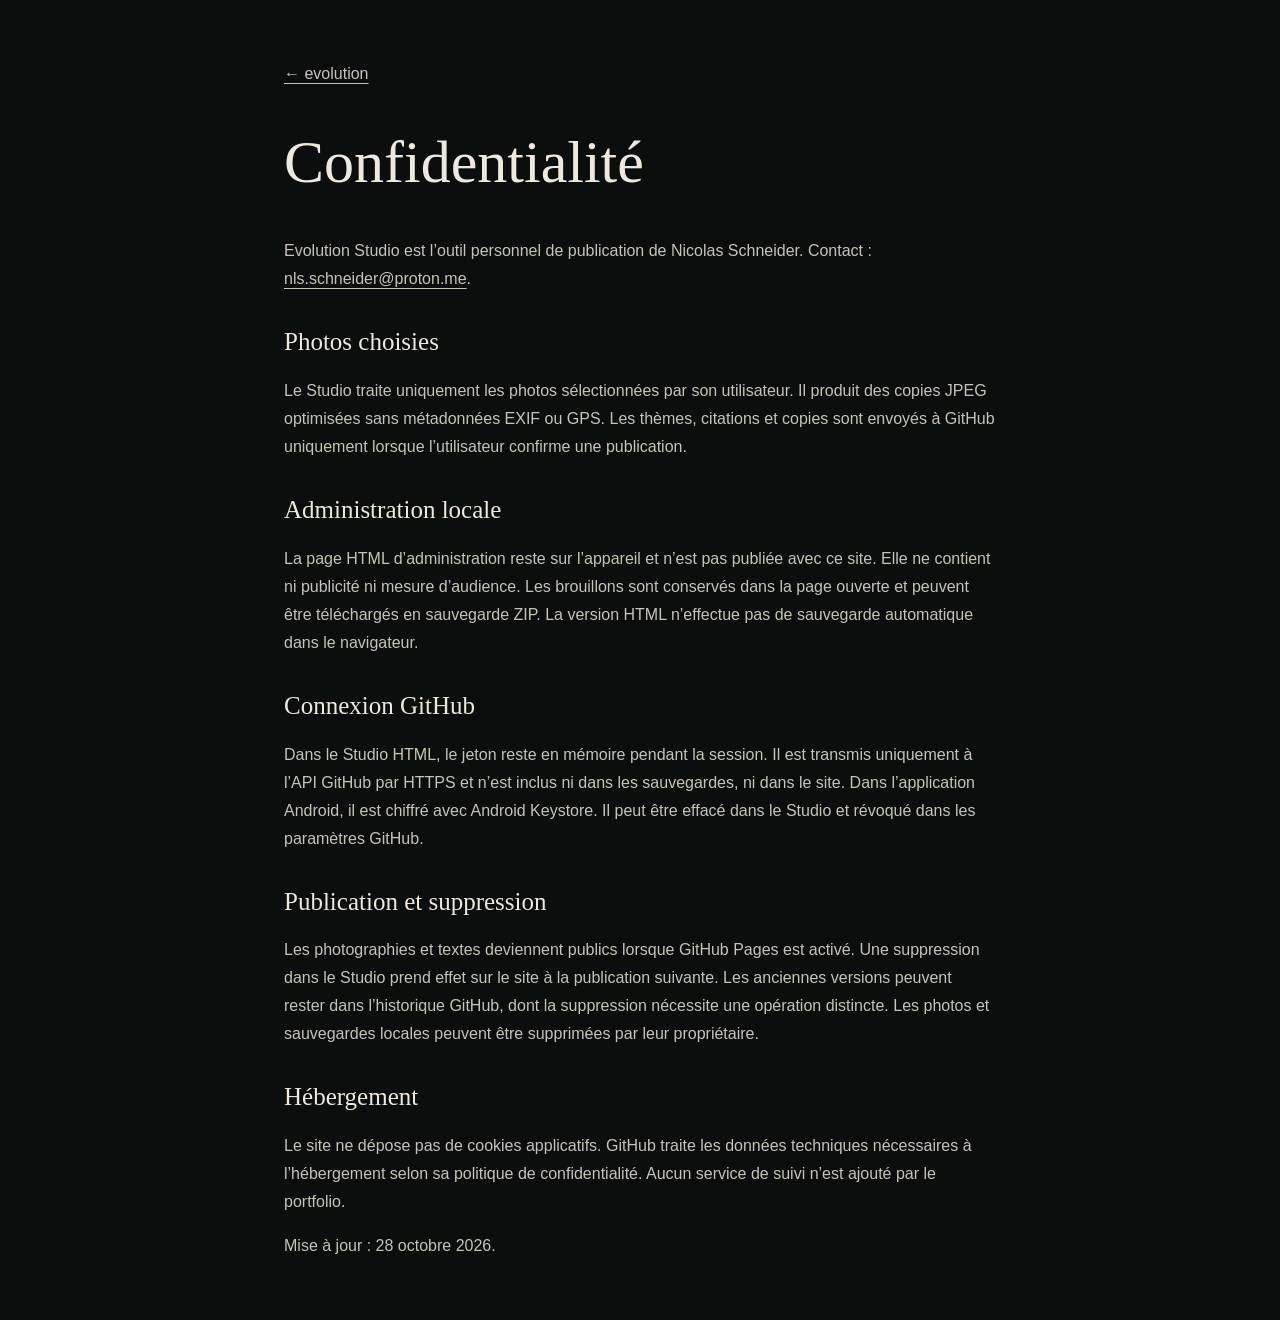
==== docs/privacy.html @ 1553ce23 "Publish evolution from local Studio" ====
<!doctype html><html lang="fr"><head><meta charset="utf-8"><meta name="viewport" content="width=device-width,initial-scale=1"><title>Confidentialité — evolution</title><link rel="stylesheet" href="assets/style.css"></head><body><main class="privacy"><a href="./">← evolution</a><h1>Confidentialité</h1><p>Evolution Studio est l’outil personnel de publication de Nicolas Schneider. Contact : <a href="mailto:nls.schneider@proton.me">nls.schneider@proton.me</a>.</p><h2>Photos choisies</h2><p>Le Studio traite uniquement les photos sélectionnées par son utilisateur. Il produit des copies JPEG optimisées sans métadonnées EXIF ou GPS. Les thèmes, citations et copies sont envoyés à GitHub uniquement lorsque l’utilisateur confirme une publication.</p><h2>Administration locale</h2><p>La page HTML d’administration reste sur l’appareil et n’est pas publiée avec ce site. Elle ne contient ni publicité ni mesure d’audience. Les brouillons sont conservés dans la page ouverte et peuvent être téléchargés en sauvegarde ZIP. La version HTML n’effectue pas de sauvegarde automatique dans le navigateur.</p><h2>Connexion GitHub</h2><p>Dans le Studio HTML, le jeton reste en mémoire pendant la session. Il est transmis uniquement à l’API GitHub par HTTPS et n’est inclus ni dans les sauvegardes, ni dans le site. Dans l’application Android, il est chiffré avec Android Keystore. Il peut être effacé dans le Studio et révoqué dans les paramètres GitHub.</p><h2>Publication et suppression</h2><p>Les photographies et textes deviennent publics lorsque GitHub Pages est activé. Une suppression dans le Studio prend effet sur le site à la publication suivante. Les anciennes versions peuvent rester dans l’historique GitHub, dont la suppression nécessite une opération distincte. Les photos et sauvegardes locales peuvent être supprimées par leur propriétaire.</p><h2>Hébergement</h2><p>Le site ne dépose pas de cookies applicatifs. GitHub traite les données techniques nécessaires à l’hébergement selon sa politique de confidentialité. Aucun service de suivi n’est ajouté par le portfolio.</p><p>Mise à jour : 28 octobre 2026.</p></main></body></html>
---- docs/assets/style.css ----
@charset "UTF-8";
:root{color-scheme:dark;--bg:#0c0d0d;--ink:#ede9e1;--muted:#9b9c96;--line:#30322f;--accent:#c6bb9d;font-family:Arial,Helvetica,sans-serif;background:var(--bg);color:var(--ink)}
*{box-sizing:border-box}html{scroll-behavior:smooth;scrollbar-color:#565852 var(--bg)}body{margin:0}body:has(dialog[open]){overflow:hidden}a{color:inherit;text-decoration:none}button{font:inherit;color:inherit;cursor:pointer}button,a{-webkit-tap-highlight-color:transparent}button:focus-visible,a:focus-visible{outline:2px solid var(--accent);outline-offset:7px}button{touch-action:manipulation}img{display:block;max-width:100%;user-select:none;-webkit-user-drag:none}::selection{background:#b8ad8f;color:#111}
.topbar{height:104px;margin:0 5vw;display:flex;align-items:center;border-bottom:1px solid var(--line);gap:32px}.signature{font:italic 31px Georgia,serif;letter-spacing:-3px}.signature-dot{color:var(--accent)}.top-label{font-size:9px;letter-spacing:.22em;color:var(--muted)}.text-button{background:none;border:0;padding:12px 0;font-size:12px;letter-spacing:.04em}.topbar>.text-button{margin-left:auto}.menu-icon{margin-left:18px;font-size:16px}.eyebrow{font-size:10px;letter-spacing:.22em;text-transform:uppercase;color:var(--muted)}.hero{padding:86px 5vw 60px;position:relative}.hero h1{font:normal clamp(80px,19.2vw,310px)/.95 Georgia,'Times New Roman',serif;letter-spacing:-.075em;margin:25px 0 36px;overflow-wrap:anywhere}.hero-bottom{display:flex;align-items:flex-end;justify-content:space-between;gap:30px}.hero blockquote{font:italic clamp(17px,1.5vw,23px)/1.6 Georgia,serif;max-width:460px;margin:0;color:#c6c3ba}.scroll-note{font-size:10px;letter-spacing:.12em;color:var(--muted);display:flex;align-items:center;gap:35px}.scroll-note span{font-size:24px;color:var(--ink)}.lead-photo{margin:20px 5vw 110px;position:relative;overflow:hidden}.lead-photo img{width:100%;height:62vw;max-height:760px;object-fit:cover;filter:brightness(.84);transition:filter .8s}.lead-photo:hover img{filter:brightness(1)}.lead-photo .lead-label{position:absolute;bottom:28px;left:30px;right:30px;display:flex;justify-content:space-between;align-items:flex-end;text-shadow:0 2px 16px #000}.lead-label strong{font:normal 40px Georgia,serif}.lead-label span{font-size:12px}.chapter-heading{display:flex;justify-content:space-between;border-top:1px solid var(--line);padding-top:24px;margin-bottom:50px}.chapter-heading h2{font:normal 15px Arial,sans-serif;margin:0}.chapter-heading span{font-size:10px;letter-spacing:.16em;color:var(--muted)}.collections{margin:0 5vw 110px;scroll-margin-top:35px}.theme-grid{display:grid;grid-template-columns:1fr 1fr;column-gap:7vw;row-gap:80px}.theme-card:nth-child(even){padding-top:110px}.theme-cover{overflow:hidden;background:#151716}.theme-cover img{width:100%;aspect-ratio:4/5;object-fit:cover;transition:transform 1s,filter 1s;filter:brightness(.9)}.theme-card:nth-child(3n) .theme-cover img{aspect-ratio:5/4}.theme-card:hover img{transform:scale(1.025);filter:brightness(1)}.theme-meta{display:flex;gap:15px;align-items:baseline;margin-top:20px}.theme-number{color:var(--muted);font-size:10px}.theme-meta h3{font:normal clamp(26px,3vw,43px) Georgia,serif;margin:0}.theme-arrow{margin-left:auto;font-size:24px}.theme-quote{font:italic 16px/1.65 Georgia,serif;color:var(--muted);margin:13px 0 0 30px;max-width:400px}.empty{min-height:210px;display:flex;align-items:center;justify-content:space-between;border-top:1px solid var(--line);border-bottom:1px solid var(--line);gap:24px}.empty p{font:italic clamp(25px,4vw,52px)/1.3 Georgia,serif;color:#aaa99f;max-width:650px}.empty span{font-size:10px;letter-spacing:.15em;color:var(--muted)}.horizon{height:16vw;margin:30px 5vw 70px;position:relative;overflow:hidden;background:radial-gradient(ellipse at 50% 120%,#353932 0%,#151815 35%,transparent 70%)}.horizon:after{content:"";position:absolute;left:0;right:0;bottom:0;height:1px;background:linear-gradient(90deg,transparent,#74766a,transparent)}footer{margin:0 5vw;padding:42px 0 35px;border-top:1px solid var(--line);display:flex;align-items:center;gap:25px;font-size:11px}footer .artist{font-size:13px}footer #contact{margin-left:auto}footer #contact span{margin-left:14px}.copyright{font-size:9px;color:var(--muted);margin-left:35px}.album-head{padding:65px 10vw 75px}.back{font-size:11px;color:var(--muted);display:inline-block;margin-bottom:55px}.album-head h1{font:normal clamp(55px,9vw,145px)/1.05 Georgia,serif;letter-spacing:-.045em;margin:18px 0 27px;overflow-wrap:anywhere}.album-head blockquote{font:italic clamp(19px,2vw,27px)/1.6 Georgia,serif;color:#b7b6ac;max-width:700px;margin:0}.photos{margin:0 10vw 100px;display:grid;grid-template-columns:1fr 1fr;gap:80px 7vw;align-items:center}.photo-button{display:block;border:0;background:none;padding:0;width:100%;position:relative}.photo-button img{width:100%;height:auto;background:#151716}.photo-button:nth-child(5n+1){grid-column:1/-1}.photo-button:nth-child(5n+1) img{max-height:90vh;object-fit:contain}.photo-button:after{content:'↗';position:absolute;bottom:14px;right:15px;font-size:20px;text-shadow:0 1px 6px #000;opacity:0;transition:opacity .3s}.photo-button:hover:after,.photo-button:focus-visible:after{opacity:1}.next-theme{display:block;margin:0 10vw 100px;padding-top:30px;border-top:1px solid var(--line)}.next-theme strong{display:block;font:normal clamp(30px,5vw,70px) Georgia,serif;margin-top:20px}.loading,.notice{margin:60px 5vw;color:var(--muted);line-height:1.7}.skip{position:fixed;left:15px;top:-100px;z-index:10;background:var(--ink);color:var(--bg);padding:15px}.skip:focus{top:15px}dialog{color:var(--ink);background:var(--bg);border:0;max-width:100vw;max-height:100dvh;padding:0}dialog::backdrop{background:#000c}#menu{width:min(820px,100vw);height:100dvh;margin:0 0 0 auto;padding:40px 6vw;overflow:auto}.dialog-top{display:flex;justify-content:space-between;gap:20px;align-items:center;border-bottom:1px solid var(--line);padding-bottom:20px}#theme-menu{padding:20px 0 40px}#theme-menu a{display:flex;align-items:baseline;gap:25px;padding:20px 0;font:normal clamp(25px,4vw,46px) Georgia,serif;border-bottom:1px solid #222521}#theme-menu a span{font:10px Arial,sans-serif;color:var(--muted)}.menu-home{font-size:12px;color:var(--muted)}#viewer{width:100vw;height:100dvh;margin:0;overflow:hidden;background:#080909}#viewer[open]{display:flex;flex-direction:column}.viewer-bar{height:70px;flex:none;display:flex;align-items:center;justify-content:space-between;padding:0 4vw;color:var(--muted);font-size:11px}#viewer-image{min-height:0;flex:1;width:100%;object-fit:contain;padding:0 5vw;touch-action:pan-y pinch-zoom}.viewer-controls{height:80px;flex:none;display:flex;align-items:center;justify-content:center;gap:45px}.viewer-controls button{background:transparent;border:1px solid var(--line);width:48px;height:44px;font-size:23px}.viewer-controls button:disabled{opacity:.25;cursor:default}.viewer-controls span{font-size:9px;letter-spacing:.18em;color:var(--muted)}.enter{animation:enter .65s ease both}@keyframes enter{from{opacity:0;transform:translateY(12px)}to{opacity:1;transform:none}}
@media(min-width:1800px){body{max-width:1800px;margin:auto}.hero h1{font-size:310px}}@media(max-width:680px){.topbar{height:80px;margin:0 6vw}.top-label{font-size:8px}.hero{padding:65px 6vw 48px}.hero h1{font-size:19vw;margin:30px 0 35px}.hero-bottom{display:block}.hero blockquote{font-size:18px;max-width:310px}.scroll-note{margin-top:35px;justify-content:space-between}.lead-photo{margin:0 6vw 65px}.lead-photo img{height:115vw}.lead-photo .lead-label{bottom:20px;left:20px;right:20px}.lead-label strong{font-size:30px}.collections{margin:0 6vw 65px}.theme-grid{grid-template-columns:1fr;gap:45px}.theme-card:nth-child(even){padding-top:0}.theme-cover img{aspect-ratio:4/5}.theme-meta h3{font-size:33px}.chapter-heading{margin-bottom:30px}.theme-quote{font-size:16px}.empty{display:block;padding:10px 0 30px;min-height:180px}.empty p{font-size:30px}.horizon{height:30vw;margin:0 6vw 55px}footer{flex-wrap:wrap;margin:0 6vw;padding-top:30px;gap:25px 10px}footer .copyright{width:100%;margin:0}.album-head{padding:45px 6vw 55px}.back{margin-bottom:35px}.album-head h1{font-size:17vw}.photos{margin:0 6vw 65px;grid-template-columns:1fr;gap:30px}.photo-button:nth-child(5n+1){grid-column:auto}.photo-button:nth-child(5n+1) img{max-height:none}.next-theme{margin:0 6vw 65px}#menu{padding:25px 6vw}#theme-menu a{font-size:36px}.viewer-controls{gap:25px}.viewer-controls span{font-size:8px}#viewer-image{padding:0}.viewer-bar{height:65px}.viewer-controls{height:70px}}
@media(prefers-reduced-motion:reduce){html{scroll-behavior:auto}*,*:before,*:after{animation:none!important;transition:none!important}}
.privacy{max-width:760px;margin:60px auto;padding:0 24px;line-height:1.75;color:#c6c3ba}.privacy h1{font:normal 60px Georgia,serif;color:var(--ink)}.privacy h2{font:normal 25px Georgia,serif;color:var(--ink);margin-top:35px}.privacy a{text-decoration:underline;text-underline-offset:4px}
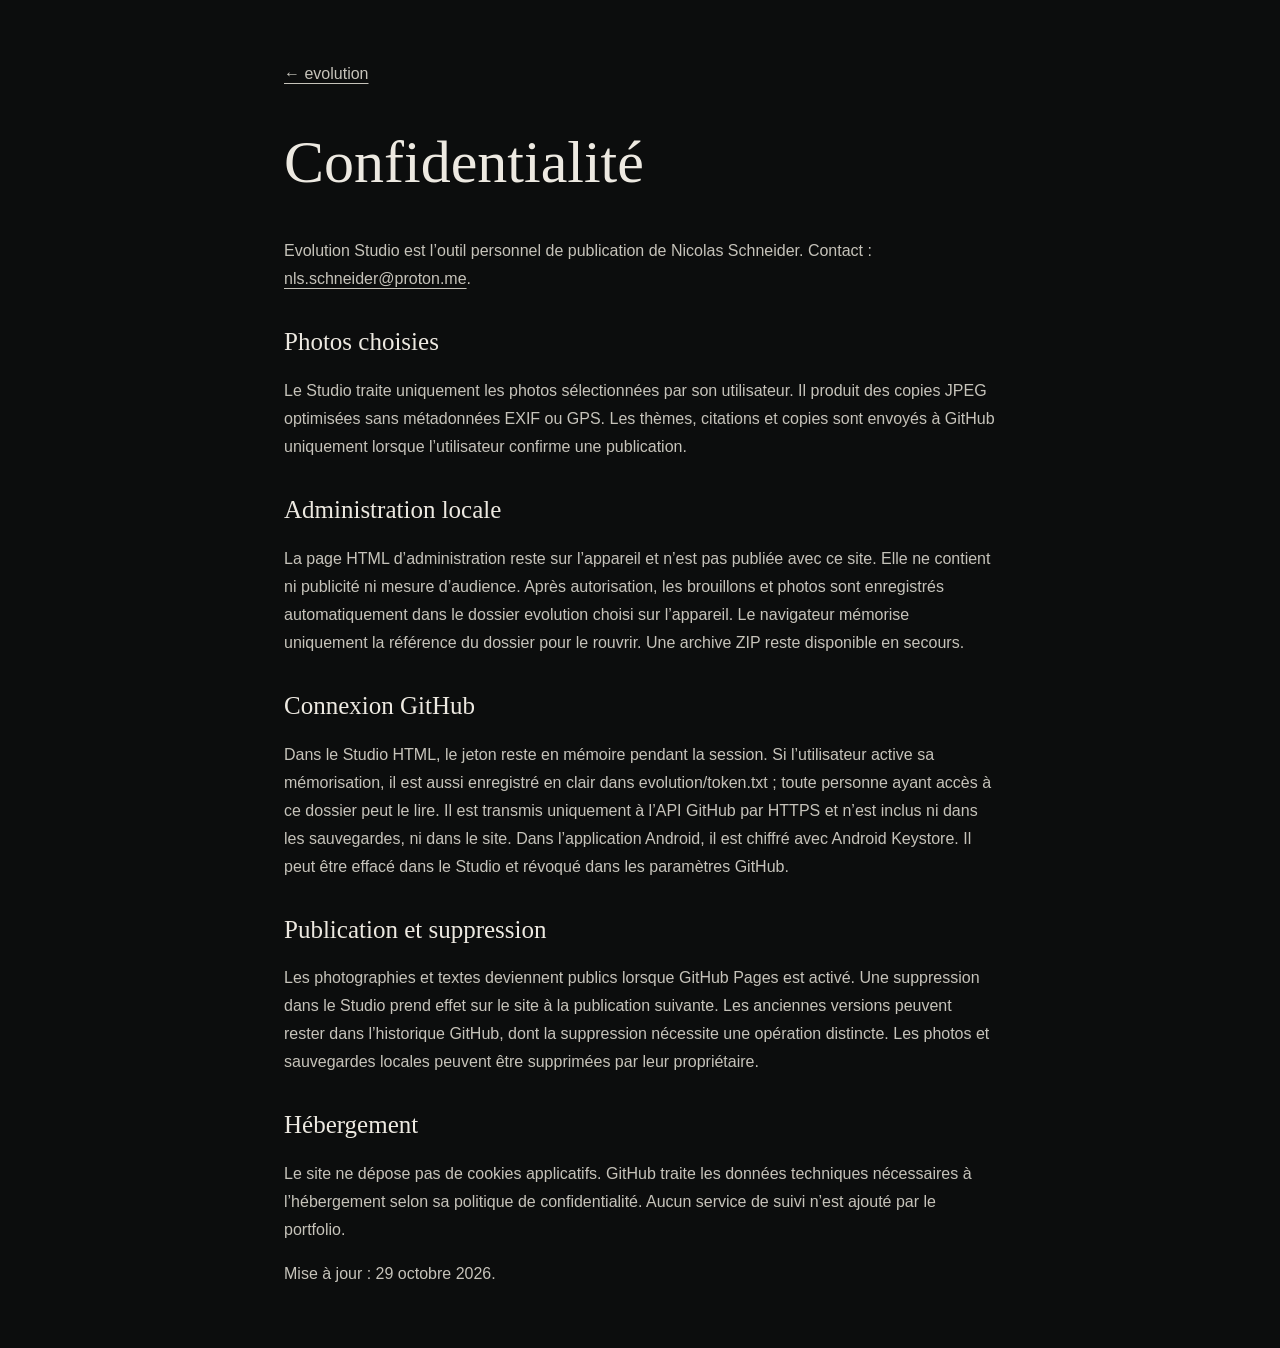
==== commit c5c29f41: "Publish evolution from local Studio" ====
--- a/docs/privacy.html
+++ b/docs/privacy.html
@@ -1 +1 @@
-<!doctype html><html lang="fr"><head><meta charset="utf-8"><meta name="viewport" content="width=device-width,initial-scale=1"><title>Confidentialité — evolution</title><link rel="stylesheet" href="assets/style.css"></head><body><main class="privacy"><a href="./">← evolution</a><h1>Confidentialité</h1><p>Evolution Studio est l’outil personnel de publication de Nicolas Schneider. Contact : <a href="mailto:nls.schneider@proton.me">nls.schneider@proton.me</a>.</p><h2>Photos choisies</h2><p>Le Studio traite uniquement les photos sélectionnées par son utilisateur. Il produit des copies JPEG optimisées sans métadonnées EXIF ou GPS. Les thèmes, citations et copies sont envoyés à GitHub uniquement lorsque l’utilisateur confirme une publication.</p><h2>Administration locale</h2><p>La page HTML d’administration reste sur l’appareil et n’est pas publiée avec ce site. Elle ne contient ni publicité ni mesure d’audience. Les brouillons sont conservés dans la page ouverte et peuvent être téléchargés en sauvegarde ZIP. La version HTML n’effectue pas de sauvegarde automatique dans le navigateur.</p><h2>Connexion GitHub</h2><p>Dans le Studio HTML, le jeton reste en mémoire pendant la session. Il est transmis uniquement à l’API GitHub par HTTPS et n’est inclus ni dans les sauvegardes, ni dans le site. Dans l’application Android, il est chiffré avec Android Keystore. Il peut être effacé dans le Studio et révoqué dans les paramètres GitHub.</p><h2>Publication et suppression</h2><p>Les photographies et textes deviennent publics lorsque GitHub Pages est activé. Une suppression dans le Studio prend effet sur le site à la publication suivante. Les anciennes versions peuvent rester dans l’historique GitHub, dont la suppression nécessite une opération distincte. Les photos et sauvegardes locales peuvent être supprimées par leur propriétaire.</p><h2>Hébergement</h2><p>Le site ne dépose pas de cookies applicatifs. GitHub traite les données techniques nécessaires à l’hébergement selon sa politique de confidentialité. Aucun service de suivi n’est ajouté par le portfolio.</p><p>Mise à jour : 28 octobre 2026.</p></main></body></html>+<!doctype html><html lang="fr"><head><meta charset="utf-8"><meta name="viewport" content="width=device-width,initial-scale=1"><title>Confidentialité — evolution</title><link rel="stylesheet" href="assets/style.css"></head><body><main class="privacy"><a href="./">← evolution</a><h1>Confidentialité</h1><p>Evolution Studio est l’outil personnel de publication de Nicolas Schneider. Contact : <a href="mailto:nls.schneider@proton.me">nls.schneider@proton.me</a>.</p><h2>Photos choisies</h2><p>Le Studio traite uniquement les photos sélectionnées par son utilisateur. Il produit des copies JPEG optimisées sans métadonnées EXIF ou GPS. Les thèmes, citations et copies sont envoyés à GitHub uniquement lorsque l’utilisateur confirme une publication.</p><h2>Administration locale</h2><p>La page HTML d’administration reste sur l’appareil et n’est pas publiée avec ce site. Elle ne contient ni publicité ni mesure d’audience. Après autorisation, les brouillons et photos sont enregistrés automatiquement dans le dossier evolution choisi sur l’appareil. Le navigateur mémorise uniquement la référence du dossier pour le rouvrir. Une archive ZIP reste disponible en secours.</p><h2>Connexion GitHub</h2><p>Dans le Studio HTML, le jeton reste en mémoire pendant la session. Si l’utilisateur active sa mémorisation, il est aussi enregistré en clair dans evolution/token.txt ; toute personne ayant accès à ce dossier peut le lire. Il est transmis uniquement à l’API GitHub par HTTPS et n’est inclus ni dans les sauvegardes, ni dans le site. Dans l’application Android, il est chiffré avec Android Keystore. Il peut être effacé dans le Studio et révoqué dans les paramètres GitHub.</p><h2>Publication et suppression</h2><p>Les photographies et textes deviennent publics lorsque GitHub Pages est activé. Une suppression dans le Studio prend effet sur le site à la publication suivante. Les anciennes versions peuvent rester dans l’historique GitHub, dont la suppression nécessite une opération distincte. Les photos et sauvegardes locales peuvent être supprimées par leur propriétaire.</p><h2>Hébergement</h2><p>Le site ne dépose pas de cookies applicatifs. GitHub traite les données techniques nécessaires à l’hébergement selon sa politique de confidentialité. Aucun service de suivi n’est ajouté par le portfolio.</p><p>Mise à jour : 29 octobre 2026.</p></main></body></html>
--- a/docs/assets/style.css
+++ b/docs/assets/style.css
@@ -1,7 +1,67 @@
 @charset "UTF-8";
 :root{color-scheme:dark;--bg:#0c0d0d;--ink:#ede9e1;--muted:#9b9c96;--line:#30322f;--accent:#c6bb9d;font-family:Arial,Helvetica,sans-serif;background:var(--bg);color:var(--ink)}
 *{box-sizing:border-box}html{scroll-behavior:smooth;scrollbar-color:#565852 var(--bg)}body{margin:0}body:has(dialog[open]){overflow:hidden}a{color:inherit;text-decoration:none}button{font:inherit;color:inherit;cursor:pointer}button,a{-webkit-tap-highlight-color:transparent}button:focus-visible,a:focus-visible{outline:2px solid var(--accent);outline-offset:7px}button{touch-action:manipulation}img{display:block;max-width:100%;user-select:none;-webkit-user-drag:none}::selection{background:#b8ad8f;color:#111}
-.topbar{height:104px;margin:0 5vw;display:flex;align-items:center;border-bottom:1px solid var(--line);gap:32px}.signature{font:italic 31px Georgia,serif;letter-spacing:-3px}.signature-dot{color:var(--accent)}.top-label{font-size:9px;letter-spacing:.22em;color:var(--muted)}.text-button{background:none;border:0;padding:12px 0;font-size:12px;letter-spacing:.04em}.topbar>.text-button{margin-left:auto}.menu-icon{margin-left:18px;font-size:16px}.eyebrow{font-size:10px;letter-spacing:.22em;text-transform:uppercase;color:var(--muted)}.hero{padding:86px 5vw 60px;position:relative}.hero h1{font:normal clamp(80px,19.2vw,310px)/.95 Georgia,'Times New Roman',serif;letter-spacing:-.075em;margin:25px 0 36px;overflow-wrap:anywhere}.hero-bottom{display:flex;align-items:flex-end;justify-content:space-between;gap:30px}.hero blockquote{font:italic clamp(17px,1.5vw,23px)/1.6 Georgia,serif;max-width:460px;margin:0;color:#c6c3ba}.scroll-note{font-size:10px;letter-spacing:.12em;color:var(--muted);display:flex;align-items:center;gap:35px}.scroll-note span{font-size:24px;color:var(--ink)}.lead-photo{margin:20px 5vw 110px;position:relative;overflow:hidden}.lead-photo img{width:100%;height:62vw;max-height:760px;object-fit:cover;filter:brightness(.84);transition:filter .8s}.lead-photo:hover img{filter:brightness(1)}.lead-photo .lead-label{position:absolute;bottom:28px;left:30px;right:30px;display:flex;justify-content:space-between;align-items:flex-end;text-shadow:0 2px 16px #000}.lead-label strong{font:normal 40px Georgia,serif}.lead-label span{font-size:12px}.chapter-heading{display:flex;justify-content:space-between;border-top:1px solid var(--line);padding-top:24px;margin-bottom:50px}.chapter-heading h2{font:normal 15px Arial,sans-serif;margin:0}.chapter-heading span{font-size:10px;letter-spacing:.16em;color:var(--muted)}.collections{margin:0 5vw 110px;scroll-margin-top:35px}.theme-grid{display:grid;grid-template-columns:1fr 1fr;column-gap:7vw;row-gap:80px}.theme-card:nth-child(even){padding-top:110px}.theme-cover{overflow:hidden;background:#151716}.theme-cover img{width:100%;aspect-ratio:4/5;object-fit:cover;transition:transform 1s,filter 1s;filter:brightness(.9)}.theme-card:nth-child(3n) .theme-cover img{aspect-ratio:5/4}.theme-card:hover img{transform:scale(1.025);filter:brightness(1)}.theme-meta{display:flex;gap:15px;align-items:baseline;margin-top:20px}.theme-number{color:var(--muted);font-size:10px}.theme-meta h3{font:normal clamp(26px,3vw,43px) Georgia,serif;margin:0}.theme-arrow{margin-left:auto;font-size:24px}.theme-quote{font:italic 16px/1.65 Georgia,serif;color:var(--muted);margin:13px 0 0 30px;max-width:400px}.empty{min-height:210px;display:flex;align-items:center;justify-content:space-between;border-top:1px solid var(--line);border-bottom:1px solid var(--line);gap:24px}.empty p{font:italic clamp(25px,4vw,52px)/1.3 Georgia,serif;color:#aaa99f;max-width:650px}.empty span{font-size:10px;letter-spacing:.15em;color:var(--muted)}.horizon{height:16vw;margin:30px 5vw 70px;position:relative;overflow:hidden;background:radial-gradient(ellipse at 50% 120%,#353932 0%,#151815 35%,transparent 70%)}.horizon:after{content:"";position:absolute;left:0;right:0;bottom:0;height:1px;background:linear-gradient(90deg,transparent,#74766a,transparent)}footer{margin:0 5vw;padding:42px 0 35px;border-top:1px solid var(--line);display:flex;align-items:center;gap:25px;font-size:11px}footer .artist{font-size:13px}footer #contact{margin-left:auto}footer #contact span{margin-left:14px}.copyright{font-size:9px;color:var(--muted);margin-left:35px}.album-head{padding:65px 10vw 75px}.back{font-size:11px;color:var(--muted);display:inline-block;margin-bottom:55px}.album-head h1{font:normal clamp(55px,9vw,145px)/1.05 Georgia,serif;letter-spacing:-.045em;margin:18px 0 27px;overflow-wrap:anywhere}.album-head blockquote{font:italic clamp(19px,2vw,27px)/1.6 Georgia,serif;color:#b7b6ac;max-width:700px;margin:0}.photos{margin:0 10vw 100px;display:grid;grid-template-columns:1fr 1fr;gap:80px 7vw;align-items:center}.photo-button{display:block;border:0;background:none;padding:0;width:100%;position:relative}.photo-button img{width:100%;height:auto;background:#151716}.photo-button:nth-child(5n+1){grid-column:1/-1}.photo-button:nth-child(5n+1) img{max-height:90vh;object-fit:contain}.photo-button:after{content:'↗';position:absolute;bottom:14px;right:15px;font-size:20px;text-shadow:0 1px 6px #000;opacity:0;transition:opacity .3s}.photo-button:hover:after,.photo-button:focus-visible:after{opacity:1}.next-theme{display:block;margin:0 10vw 100px;padding-top:30px;border-top:1px solid var(--line)}.next-theme strong{display:block;font:normal clamp(30px,5vw,70px) Georgia,serif;margin-top:20px}.loading,.notice{margin:60px 5vw;color:var(--muted);line-height:1.7}.skip{position:fixed;left:15px;top:-100px;z-index:10;background:var(--ink);color:var(--bg);padding:15px}.skip:focus{top:15px}dialog{color:var(--ink);background:var(--bg);border:0;max-width:100vw;max-height:100dvh;padding:0}dialog::backdrop{background:#000c}#menu{width:min(820px,100vw);height:100dvh;margin:0 0 0 auto;padding:40px 6vw;overflow:auto}.dialog-top{display:flex;justify-content:space-between;gap:20px;align-items:center;border-bottom:1px solid var(--line);padding-bottom:20px}#theme-menu{padding:20px 0 40px}#theme-menu a{display:flex;align-items:baseline;gap:25px;padding:20px 0;font:normal clamp(25px,4vw,46px) Georgia,serif;border-bottom:1px solid #222521}#theme-menu a span{font:10px Arial,sans-serif;color:var(--muted)}.menu-home{font-size:12px;color:var(--muted)}#viewer{width:100vw;height:100dvh;margin:0;overflow:hidden;background:#080909}#viewer[open]{display:flex;flex-direction:column}.viewer-bar{height:70px;flex:none;display:flex;align-items:center;justify-content:space-between;padding:0 4vw;color:var(--muted);font-size:11px}#viewer-image{min-height:0;flex:1;width:100%;object-fit:contain;padding:0 5vw;touch-action:pan-y pinch-zoom}.viewer-controls{height:80px;flex:none;display:flex;align-items:center;justify-content:center;gap:45px}.viewer-controls button{background:transparent;border:1px solid var(--line);width:48px;height:44px;font-size:23px}.viewer-controls button:disabled{opacity:.25;cursor:default}.viewer-controls span{font-size:9px;letter-spacing:.18em;color:var(--muted)}.enter{animation:enter .65s ease both}@keyframes enter{from{opacity:0;transform:translateY(12px)}to{opacity:1;transform:none}}
-@media(min-width:1800px){body{max-width:1800px;margin:auto}.hero h1{font-size:310px}}@media(max-width:680px){.topbar{height:80px;margin:0 6vw}.top-label{font-size:8px}.hero{padding:65px 6vw 48px}.hero h1{font-size:19vw;margin:30px 0 35px}.hero-bottom{display:block}.hero blockquote{font-size:18px;max-width:310px}.scroll-note{margin-top:35px;justify-content:space-between}.lead-photo{margin:0 6vw 65px}.lead-photo img{height:115vw}.lead-photo .lead-label{bottom:20px;left:20px;right:20px}.lead-label strong{font-size:30px}.collections{margin:0 6vw 65px}.theme-grid{grid-template-columns:1fr;gap:45px}.theme-card:nth-child(even){padding-top:0}.theme-cover img{aspect-ratio:4/5}.theme-meta h3{font-size:33px}.chapter-heading{margin-bottom:30px}.theme-quote{font-size:16px}.empty{display:block;padding:10px 0 30px;min-height:180px}.empty p{font-size:30px}.horizon{height:30vw;margin:0 6vw 55px}footer{flex-wrap:wrap;margin:0 6vw;padding-top:30px;gap:25px 10px}footer .copyright{width:100%;margin:0}.album-head{padding:45px 6vw 55px}.back{margin-bottom:35px}.album-head h1{font-size:17vw}.photos{margin:0 6vw 65px;grid-template-columns:1fr;gap:30px}.photo-button:nth-child(5n+1){grid-column:auto}.photo-button:nth-child(5n+1) img{max-height:none}.next-theme{margin:0 6vw 65px}#menu{padding:25px 6vw}#theme-menu a{font-size:36px}.viewer-controls{gap:25px}.viewer-controls span{font-size:8px}#viewer-image{padding:0}.viewer-bar{height:65px}.viewer-controls{height:70px}}
+.topbar{height:104px;margin:0 5vw;display:flex;align-items:center;border-bottom:1px solid var(--line);gap:32px}.signature{font:italic 31px Georgia,serif;letter-spacing:-3px}.signature-dot{color:var(--accent)}.top-label{font-size:9px;letter-spacing:.22em;color:var(--muted)}.text-button{background:none;border:0;padding:12px 0;font-size:12px;letter-spacing:.04em}.topbar>.text-button{margin-left:auto}.menu-icon{margin-left:18px;font-size:16px}.eyebrow{font-size:10px;letter-spacing:.22em;text-transform:uppercase;color:var(--muted)}/* The home photograph occupies the entire viewport; navigation overlays it. */
+body.is-home{max-width:none;margin:0}
+.is-home>.topbar{position:absolute;inset:0 0 auto;z-index:2;border-bottom:0;color:#fff;text-shadow:0 1px 12px #0008}
+.is-home>.topbar .top-label{color:#eee9e1}
+.hero{position:relative;isolation:isolate;width:100%;height:100vh;height:100dvh;min-height:320px;display:grid;place-items:center;overflow:hidden;background:#171a18;padding:110px 6vw 90px}
+.hero-image{position:absolute;inset:0;width:100%;height:100%;object-fit:cover;object-position:center;z-index:-2}
+.hero:after{content:"";position:absolute;inset:0;z-index:-1;background:linear-gradient(180deg,#0005 0%,#0001 26%,#0004 55%,#0009 100%);pointer-events:none}
+.hero-words{width:100%;text-align:center;color:#fff;text-shadow:0 2px 28px #0007}
+.hero .eyebrow{color:#f0ece5;font-size:10px;letter-spacing:.25em}
+.hero h1{font:normal clamp(64px,18vw,300px)/.95 Georgia,'Times New Roman',serif;letter-spacing:-.065em;margin:24px 0 30px;overflow-wrap:anywhere}
+.hero blockquote{font:italic clamp(18px,1.65vw,26px)/1.55 Georgia,serif;max-width:620px;margin:0 auto;color:#f4f0e9;text-wrap:balance}
+.scroll-note{position:absolute;bottom:max(28px,env(safe-area-inset-bottom));left:50%;transform:translateX(-50%);font-size:10px;letter-spacing:.18em;color:#f4f0e9;display:flex;align-items:center;gap:24px;white-space:nowrap;padding:12px;text-shadow:0 1px 10px #000}
+.scroll-note span{font-size:23px}
+.is-home .collections{padding-top:64px}
+.chapter-heading{display:flex;justify-content:space-between;border-top:1px solid var(--line);padding-top:24px;margin-bottom:50px}.chapter-heading h2{font:normal 15px Arial,sans-serif;margin:0}.chapter-heading span{font-size:10px;letter-spacing:.16em;color:var(--muted)}.collections{margin:0 5vw 110px;scroll-margin-top:35px}.theme-grid{display:grid;grid-template-columns:1fr 1fr;column-gap:7vw;row-gap:80px}.theme-card:nth-child(even){padding-top:110px}.theme-cover{overflow:hidden;background:#151716}.theme-cover img{width:100%;aspect-ratio:4/5;object-fit:cover;transition:transform 1s,filter 1s;filter:brightness(.9)}.theme-card:nth-child(3n) .theme-cover img{aspect-ratio:5/4}.theme-card:hover img{transform:scale(1.025);filter:brightness(1)}.theme-meta{display:flex;gap:15px;align-items:baseline;margin-top:20px}.theme-number{color:var(--muted);font-size:10px}.theme-meta h3{font:normal clamp(26px,3vw,43px) Georgia,serif;margin:0}.theme-arrow{margin-left:auto;font-size:24px}.theme-quote{font:italic 16px/1.65 Georgia,serif;color:var(--muted);margin:13px 0 0 30px;max-width:400px}.empty{min-height:210px;display:flex;align-items:center;justify-content:space-between;border-top:1px solid var(--line);border-bottom:1px solid var(--line);gap:24px}.empty p{font:italic clamp(25px,4vw,52px)/1.3 Georgia,serif;color:#aaa99f;max-width:650px}.empty span{font-size:10px;letter-spacing:.15em;color:var(--muted)}.horizon{height:16vw;margin:30px 5vw 70px;position:relative;overflow:hidden;background:radial-gradient(ellipse at 50% 120%,#353932 0%,#151815 35%,transparent 70%)}.horizon:after{content:"";position:absolute;left:0;right:0;bottom:0;height:1px;background:linear-gradient(90deg,transparent,#74766a,transparent)}footer{margin:0 5vw;padding:42px 0 35px;border-top:1px solid var(--line);display:flex;align-items:center;gap:25px;font-size:11px}footer .artist{font-size:13px}footer #contact{margin-left:auto}footer #contact span{margin-left:14px}.copyright{font-size:9px;color:var(--muted);margin-left:35px}.album-head{padding:65px 10vw 75px}.back{font-size:11px;color:var(--muted);display:inline-block;margin-bottom:55px}.album-head h1{font:normal clamp(55px,9vw,145px)/1.05 Georgia,serif;letter-spacing:-.045em;margin:18px 0 27px;overflow-wrap:anywhere}.album-head blockquote{font:italic clamp(19px,2vw,27px)/1.6 Georgia,serif;color:#b7b6ac;max-width:700px;margin:0}.photos{margin:0 10vw 100px;display:grid;grid-template-columns:1fr 1fr;gap:80px 7vw;align-items:center}.photo-button{display:block;border:0;background:none;padding:0;width:100%;position:relative}.photo-button img{width:100%;height:auto;background:#151716}.photo-button:nth-child(5n+1){grid-column:1/-1}.photo-button:nth-child(5n+1) img{max-height:90vh;object-fit:contain}.photo-button:after{content:'↗';position:absolute;bottom:14px;right:15px;font-size:20px;text-shadow:0 1px 6px #000;opacity:0;transition:opacity .3s}.photo-button:hover:after,.photo-button:focus-visible:after{opacity:1}.next-theme{display:block;margin:0 10vw 100px;padding-top:30px;border-top:1px solid var(--line)}.next-theme strong{display:block;font:normal clamp(30px,5vw,70px) Georgia,serif;margin-top:20px}.loading,.notice{margin:60px 5vw;color:var(--muted);line-height:1.7}.skip{position:fixed;left:15px;top:-100px;z-index:10;background:var(--ink);color:var(--bg);padding:15px}.skip:focus{top:15px}dialog{color:var(--ink);background:var(--bg);border:0;max-width:100vw;max-height:100dvh;padding:0}dialog::backdrop{background:#000c}#menu{width:min(820px,100vw);height:100dvh;margin:0 0 0 auto;padding:40px 6vw;overflow:auto}.dialog-top{display:flex;justify-content:space-between;gap:20px;align-items:center;border-bottom:1px solid var(--line);padding-bottom:20px}#theme-menu{padding:20px 0 40px}#theme-menu a{display:flex;align-items:baseline;gap:25px;padding:20px 0;font:normal clamp(25px,4vw,46px) Georgia,serif;border-bottom:1px solid #222521}#theme-menu a span{font:10px Arial,sans-serif;color:var(--muted)}.menu-home{font-size:12px;color:var(--muted)}#viewer{width:100vw;height:100dvh;margin:0;overflow:hidden;background:#080909}#viewer[open]{display:flex;flex-direction:column}.viewer-bar{height:70px;flex:none;display:flex;align-items:center;justify-content:space-between;padding:0 4vw;color:var(--muted);font-size:11px}#viewer-image{min-height:0;flex:1;width:100%;object-fit:contain;padding:0 5vw;touch-action:pan-y pinch-zoom}.viewer-controls{height:80px;flex:none;display:flex;align-items:center;justify-content:center;gap:45px}.viewer-controls button{background:transparent;border:1px solid var(--line);width:48px;height:44px;font-size:23px}.viewer-controls button:disabled{opacity:.25;cursor:default}.viewer-controls span{font-size:9px;letter-spacing:.18em;color:var(--muted)}.enter{animation:enter .65s ease both}@keyframes enter{from{opacity:0;transform:translateY(12px)}to{opacity:1;transform:none}}
+@media(min-width:1800px){body{max-width:1800px;margin:auto}}@media(max-width:680px){.topbar{height:80px;margin:0 6vw}.top-label{font-size:8px}.hero{padding:100px 6vw 90px}.hero h1{font-size:19vw;margin:24px 0 28px}.hero blockquote{font-size:18px;max-width:330px}.hero .eyebrow{font-size:9px}.is-home .collections{padding-top:40px}.collections{margin:0 6vw 65px}.theme-grid{grid-template-columns:1fr;gap:45px}.theme-card:nth-child(even){padding-top:0}.theme-cover img{aspect-ratio:4/5}.theme-meta h3{font-size:33px}.chapter-heading{margin-bottom:30px}.theme-quote{font-size:16px}.empty{display:block;padding:10px 0 30px;min-height:180px}.empty p{font-size:30px}.horizon{height:30vw;margin:0 6vw 55px}footer{flex-wrap:wrap;margin:0 6vw;padding-top:30px;gap:25px 10px}footer .copyright{width:100%;margin:0}.album-head{padding:45px 6vw 55px}.back{margin-bottom:35px}.album-head h1{font-size:17vw}.photos{margin:0 6vw 65px;grid-template-columns:1fr;gap:30px}.photo-button:nth-child(5n+1){grid-column:auto}.photo-button:nth-child(5n+1) img{max-height:none}.next-theme{margin:0 6vw 65px}#menu{padding:25px 6vw}#theme-menu a{font-size:36px}.viewer-controls{gap:25px}.viewer-controls span{font-size:8px}#viewer-image{padding:0}.viewer-bar{height:65px}.viewer-controls{height:70px}}
 @media(prefers-reduced-motion:reduce){html{scroll-behavior:auto}*,*:before,*:after{animation:none!important;transition:none!important}}
 .privacy{max-width:760px;margin:60px auto;padding:0 24px;line-height:1.75;color:#c6c3ba}.privacy h1{font:normal 60px Georgia,serif;color:var(--ink)}.privacy h2{font:normal 25px Georgia,serif;color:var(--ink);margin-top:35px}.privacy a{text-decoration:underline;text-underline-offset:4px}
+
+@media(max-height:500px) and (orientation:landscape){.is-home>.topbar{height:64px}.hero{padding:70px 6vw 64px;min-height:0}.hero h1{font-size:min(15vw,29dvh);margin:10px 0 14px}.hero blockquote{font-size:16px;max-width:600px}.hero .eyebrow{font-size:8px}.scroll-note{bottom:6px;font-size:9px;padding:8px}.scroll-note span{font-size:18px}}
+
+/* A continuous page: one complete photographic screen per project. */
+.is-home .collections{margin:0;padding:0;scroll-margin-top:0}
+.project-screen{position:relative;margin:0;min-height:100vh;min-height:100dvh;background:var(--bg)}
+.project-link{position:relative;isolation:isolate;display:grid;place-items:center;min-height:100vh;min-height:100dvh;padding:90px 6vw 100px;overflow:hidden;color:#fff}
+.project-image{position:absolute;inset:0;z-index:-2;width:100%;height:100%;object-fit:cover;object-position:center}
+.project-link:after{content:"";position:absolute;inset:0;z-index:-1;background:linear-gradient(180deg,#0003,#0004 50%,#0008);pointer-events:none}
+.project-words{width:100%;text-align:center;text-shadow:0 2px 25px #0007}
+.project-words .eyebrow{color:#eee9e1}
+.project-words h2{font:normal clamp(48px,10vw,170px)/1.05 Georgia,'Times New Roman',serif;letter-spacing:-.045em;max-width:16ch;margin:24px auto 30px;overflow-wrap:anywhere;text-wrap:balance}
+.project-words blockquote{font:italic clamp(18px,1.65vw,26px)/1.55 Georgia,serif;max-width:620px;margin:0 auto;color:#f4f0e9;text-wrap:balance;overflow-wrap:anywhere}
+.project-open{position:absolute;bottom:max(32px,env(safe-area-inset-bottom));left:0;right:0;text-align:center;font-size:10px;letter-spacing:.16em;padding:14px;text-shadow:0 1px 10px #000}
+.project-link:focus-visible{outline-offset:-8px}
+.is-home .collections>.empty{margin:0;padding:60px 6vw;min-height:100vh;min-height:100dvh}
+@media(max-width:680px){.project-link{padding:85px 6vw 95px}.project-words h2{font-size:clamp(42px,13vw,88px);margin:22px auto 26px}.project-words blockquote{font-size:18px;max-width:330px}.project-words .eyebrow{font-size:9px}.project-open{font-size:9px}}
+@media(max-height:500px) and (orientation:landscape){.project-link{padding:55px 6vw 65px}.project-words h2{font-size:min(9vw,21dvh);margin:14px auto 16px;max-width:24ch}.project-words blockquote{font-size:16px}.project-words .eyebrow{font-size:8px}.project-open{bottom:8px;font-size:9px}}
+
+/* Fullscreen chapters, native touch scrolling and soft text fade. */
+[hidden]{display:none!important}
+body.is-home{overflow:hidden;height:100dvh}
+.is-home>.topbar{position:fixed;z-index:3;pointer-events:none}
+.is-home>.topbar a,.is-home>.topbar button{pointer-events:auto}
+.top-label{overflow:hidden;text-overflow:ellipsis;white-space:nowrap;max-width:55vw}
+.is-home #content{position:relative;height:100vh;height:100dvh;overflow-y:auto;overflow-x:hidden;scroll-snap-type:y mandatory;scroll-behavior:smooth;overscroll-behavior-y:contain;scrollbar-width:none}
+.is-home #content::-webkit-scrollbar{display:none}
+.is-home .hero,.is-home .project-screen,.is-home .collections>.empty{height:100vh;height:100dvh;min-height:100dvh;scroll-snap-align:start;scroll-snap-stop:always}
+.is-home .project-link{height:100%;min-height:100%;padding-bottom:120px}
+.is-home .hero{padding-bottom:120px}
+.is-home>footer{display:none}
+.hero-words,.project-words{will-change:opacity,transform}
+.project-open,.scroll-note{bottom:max(76px,calc(env(safe-area-inset-bottom) + 68px))}
+.page-controls{position:fixed;bottom:max(17px,env(safe-area-inset-bottom));right:5vw;z-index:3;display:flex;align-items:center;gap:10px;color:white;text-shadow:0 1px 8px #000}
+.page-controls span{font:10px Arial,sans-serif;letter-spacing:.18em;margin-right:10px}
+.page-controls button{border:1px solid #ffffff65;background:#10121155;backdrop-filter:blur(8px);border-radius:50%;width:44px;height:44px;font-size:19px}
+.page-controls button:disabled{opacity:.3;cursor:default}
+.menu-heading{font:9px Arial,sans-serif;letter-spacing:.18em;color:var(--muted);margin:35px 0 10px}
+.menu-cover{display:flex;justify-content:space-between;align-items:center;font:normal clamp(26px,4vw,42px) Georgia,serif;padding:12px 0 24px;border-bottom:1px solid var(--line)}
+.menu-cover span{font-size:22px;color:var(--muted)}
+#theme-menu{padding:0 0 35px}#theme-menu a{padding:16px 0;font-size:clamp(25px,3.5vw,38px)}
+#theme-menu a[aria-current],.menu-cover[aria-current]{color:var(--accent)}
+#theme-menu a[aria-current]:after{content:'●';font:8px Arial,sans-serif;margin-left:auto}
+@media(max-width:680px){.topbar{gap:18px}.top-label{font-size:8px;max-width:48vw}.menu-icon{margin-left:9px}.page-controls{right:6vw}}
+@media(max-height:500px) and (orientation:landscape){.is-home .hero{padding:62px 6vw 110px}.is-home .project-link{padding:62px 6vw 110px}.hero h1{font-size:min(15vw,25dvh);margin:8px 0 12px}.project-words h2{font-size:18dvh;margin:10px auto}.hero blockquote,.project-words blockquote{font-size:14px}.page-controls{bottom:8px}.project-open,.scroll-note{bottom:55px}.project-open{padding:8px}}
+@media(prefers-reduced-motion:reduce){.is-home #content{scroll-behavior:auto}.hero-words,.project-words{will-change:auto}}
